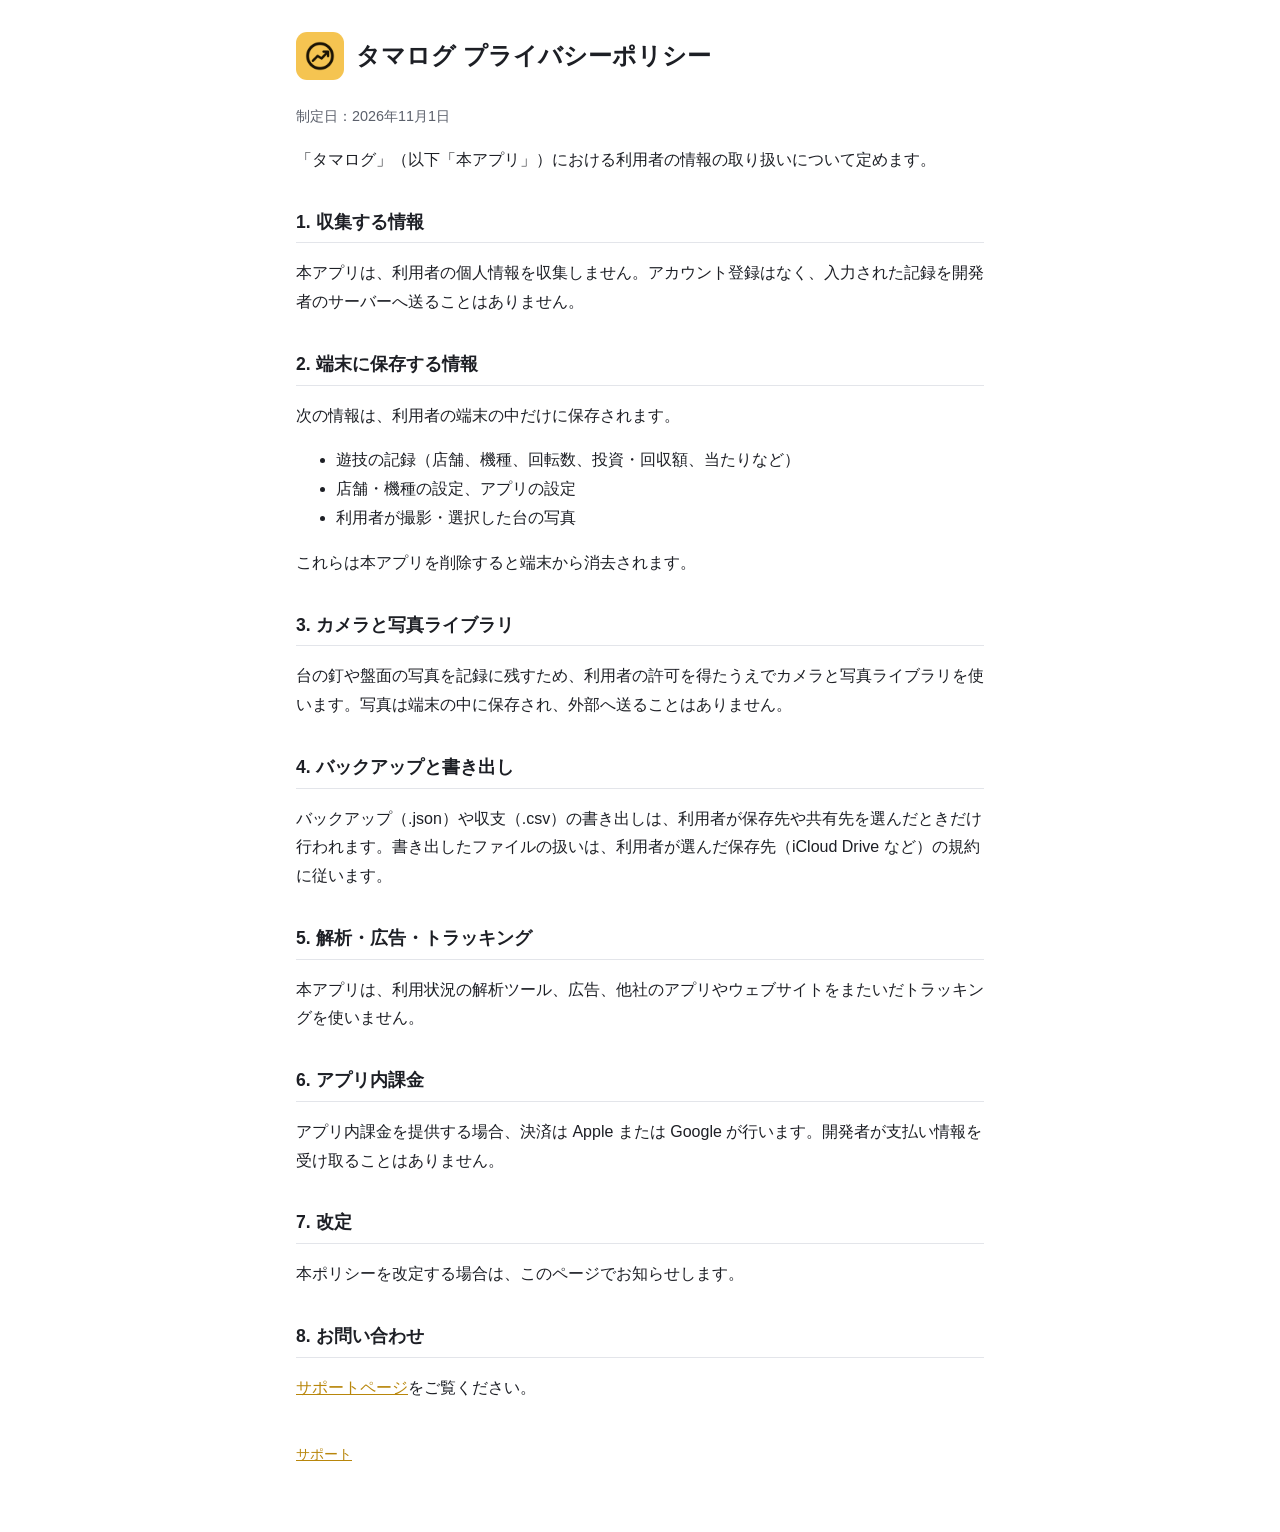
==== privacy.html @ 83e674be "タマログのサイト（トップ・サポート・プライバシーポリシー）を追加 Co-Authored-By: Claude Opus 5.5 <noreply@anthropic.com>" ====
<!doctype html>
<html lang="ja"><head><meta charset="utf-8"><meta name="viewport" content="width=device-width,initial-scale=1">
<title>プライバシーポリシー | タマログ</title><link rel="stylesheet" href="style.css"></head>
<body><main>
<header><img src="icon.png" alt=""><h1>タマログ プライバシーポリシー</h1></header>
<p class="sub">制定日：2026年11月1日</p>
<p>「タマログ」（以下「本アプリ」）における利用者の情報の取り扱いについて定めます。</p>

<h2>1. 収集する情報</h2>
<p>本アプリは、利用者の個人情報を収集しません。アカウント登録はなく、入力された記録を開発者のサーバーへ送ることはありません。</p>

<h2>2. 端末に保存する情報</h2>
<p>次の情報は、利用者の端末の中だけに保存されます。</p>
<ul>
<li>遊技の記録（店舗、機種、回転数、投資・回収額、当たりなど）</li>
<li>店舗・機種の設定、アプリの設定</li>
<li>利用者が撮影・選択した台の写真</li>
</ul>
<p>これらは本アプリを削除すると端末から消去されます。</p>

<h2>3. カメラと写真ライブラリ</h2>
<p>台の釘や盤面の写真を記録に残すため、利用者の許可を得たうえでカメラと写真ライブラリを使います。写真は端末の中に保存され、外部へ送ることはありません。</p>

<h2>4. バックアップと書き出し</h2>
<p>バックアップ（.json）や収支（.csv）の書き出しは、利用者が保存先や共有先を選んだときだけ行われます。書き出したファイルの扱いは、利用者が選んだ保存先（iCloud Drive など）の規約に従います。</p>

<h2>5. 解析・広告・トラッキング</h2>
<p>本アプリは、利用状況の解析ツール、広告、他社のアプリやウェブサイトをまたいだトラッキングを使いません。</p>

<h2>6. アプリ内課金</h2>
<p>アプリ内課金を提供する場合、決済は Apple または Google が行います。開発者が支払い情報を受け取ることはありません。</p>

<h2>7. 改定</h2>
<p>本ポリシーを改定する場合は、このページでお知らせします。</p>

<h2>8. お問い合わせ</h2>
<p><a href="support.html">サポートページ</a>をご覧ください。</p>
<nav><a href="support.html">サポート</a></nav>
</main></body></html>
---- style.css ----
:root{--bg:#fff;--fg:#1d1f25;--sub:#5b606b;--line:#e3e5ea;--accent:#b8860b}
@media (prefers-color-scheme:dark){:root{--bg:#15171d;--fg:#eceef2;--sub:#a3a8b3;--line:#2a2d36;--accent:#f5c451}}
*{box-sizing:border-box}
body{margin:0;background:var(--bg);color:var(--fg);font:16px/1.8 -apple-system,BlinkMacSystemFont,"Hiragino Sans","Noto Sans JP",sans-serif}
main{max-width:720px;margin:0 auto;padding:32px 16px 64px}
header{display:flex;align-items:center;gap:12px;margin-bottom:24px}
header img{width:48px;height:48px;border-radius:11px}
h1{font-size:1.5rem;margin:0}
h2{font-size:1.1rem;margin:32px 0 8px;padding-bottom:4px;border-bottom:1px solid var(--line)}
p,li{color:var(--fg)}
.sub{color:var(--sub);font-size:.9rem}
a{color:var(--accent)}
nav{margin-top:40px;font-size:.9rem;color:var(--sub)}
dt{font-weight:600;margin-top:16px}
dd{margin:4px 0 0}
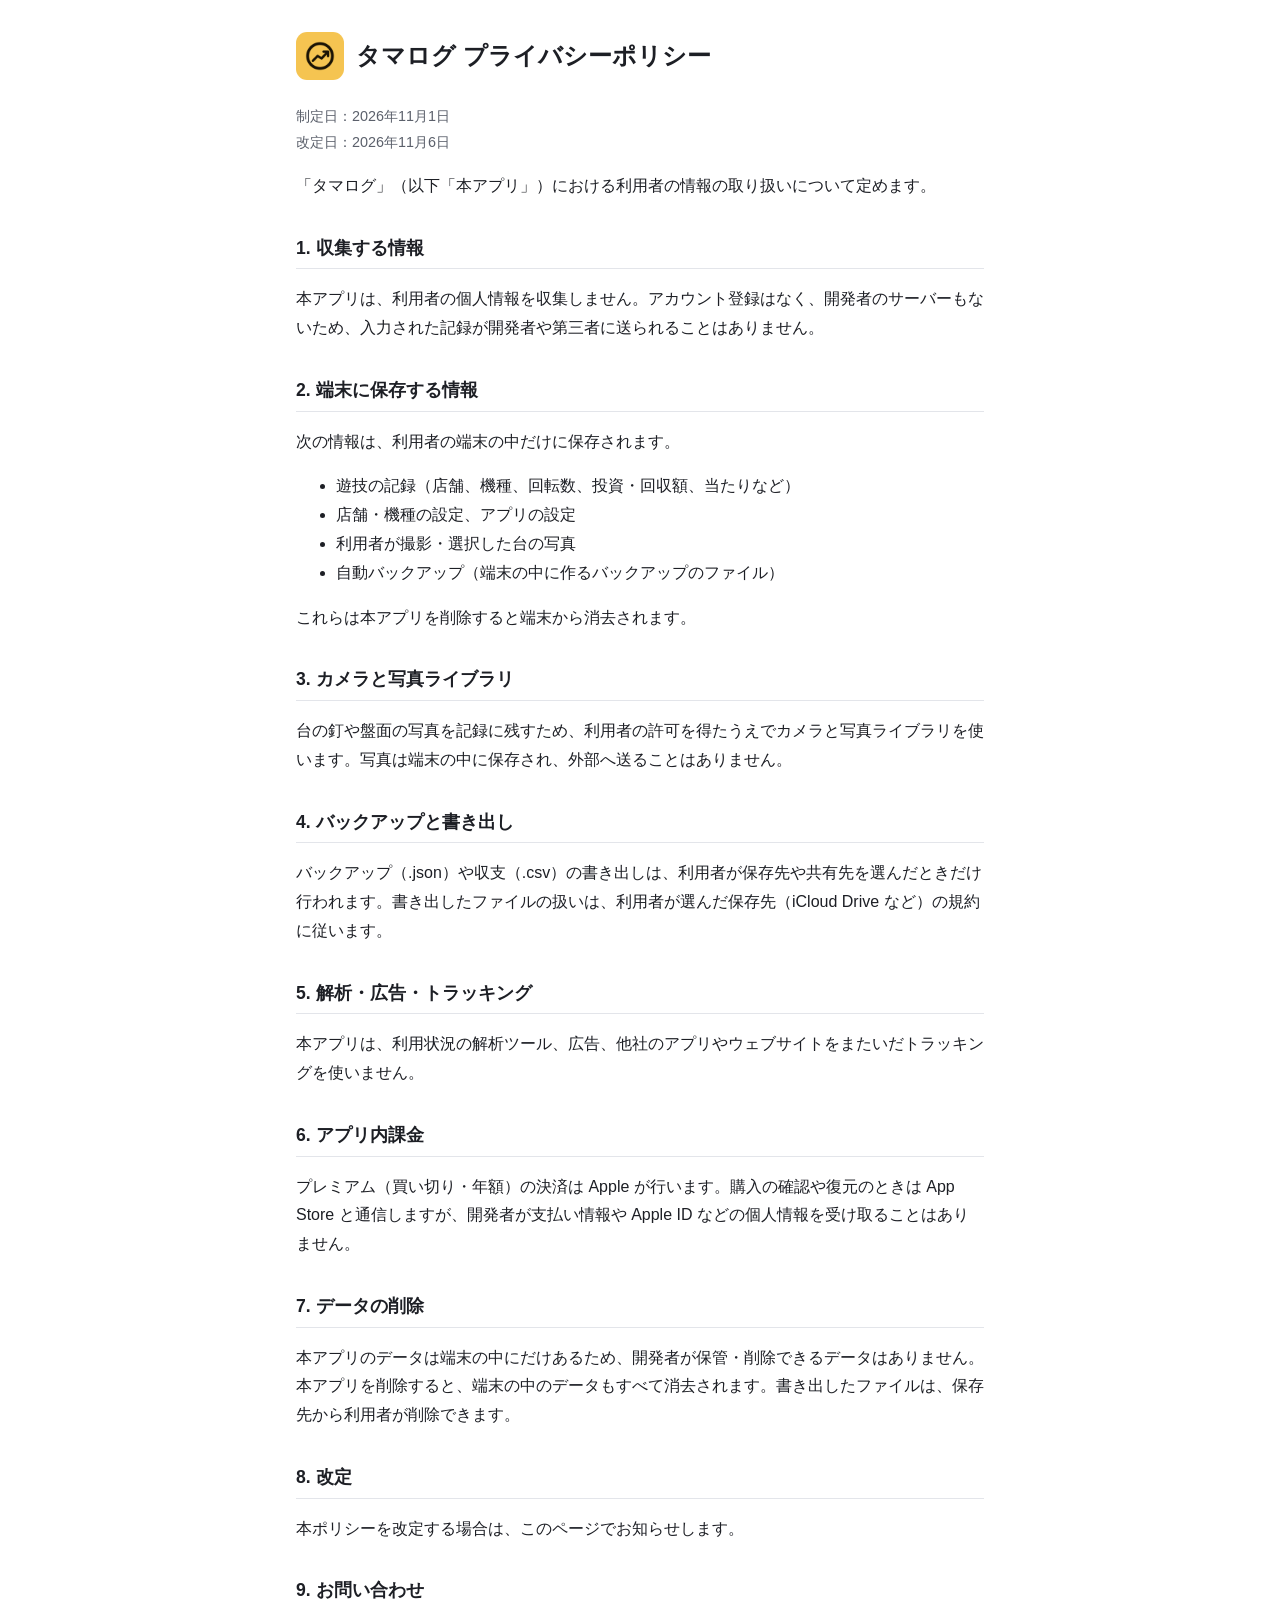
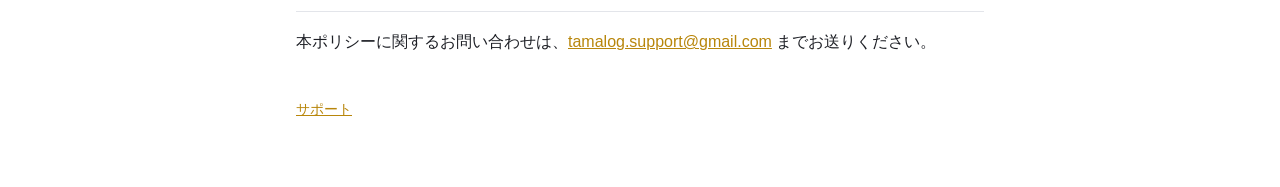
==== commit 324f84b5: "サポートとプライバシーポリシーの見直し - Expo Go と Google の課金の記述を削除 - 自動バックアップ・年額プランの解約・返金・利用規約・データの削除を追記  Co-Authored-" ====
--- a/privacy.html
+++ b/privacy.html
@@ -3,11 +3,11 @@
 <title>プライバシーポリシー | タマログ</title><link rel="stylesheet" href="style.css"></head>
 <body><main>
 <header><img src="icon.png" alt=""><h1>タマログ プライバシーポリシー</h1></header>
-<p class="sub">制定日：2026年11月1日</p>
+<p class="sub">制定日：2026年11月1日<br>改定日：2026年11月6日</p>
 <p>「タマログ」（以下「本アプリ」）における利用者の情報の取り扱いについて定めます。</p>
 
 <h2>1. 収集する情報</h2>
-<p>本アプリは、利用者の個人情報を収集しません。アカウント登録はなく、入力された記録を開発者のサーバーへ送ることはありません。</p>
+<p>本アプリは、利用者の個人情報を収集しません。アカウント登録はなく、開発者のサーバーもないため、入力された記録が開発者や第三者に送られることはありません。</p>
 
 <h2>2. 端末に保存する情報</h2>
 <p>次の情報は、利用者の端末の中だけに保存されます。</p>
@@ -15,6 +15,7 @@
 <li>遊技の記録（店舗、機種、回転数、投資・回収額、当たりなど）</li>
 <li>店舗・機種の設定、アプリの設定</li>
 <li>利用者が撮影・選択した台の写真</li>
+<li>自動バックアップ（端末の中に作るバックアップのファイル）</li>
 </ul>
 <p>これらは本アプリを削除すると端末から消去されます。</p>
 
@@ -28,12 +29,15 @@
 <p>本アプリは、利用状況の解析ツール、広告、他社のアプリやウェブサイトをまたいだトラッキングを使いません。</p>
 
 <h2>6. アプリ内課金</h2>
-<p>アプリ内課金を提供する場合、決済は Apple または Google が行います。開発者が支払い情報を受け取ることはありません。</p>
+<p>プレミアム（買い切り・年額）の決済は Apple が行います。購入の確認や復元のときは App Store と通信しますが、開発者が支払い情報や Apple ID などの個人情報を受け取ることはありません。</p>
 
-<h2>7. 改定</h2>
+<h2>7. データの削除</h2>
+<p>本アプリのデータは端末の中にだけあるため、開発者が保管・削除できるデータはありません。本アプリを削除すると、端末の中のデータもすべて消去されます。書き出したファイルは、保存先から利用者が削除できます。</p>
+
+<h2>8. 改定</h2>
 <p>本ポリシーを改定する場合は、このページでお知らせします。</p>
 
-<h2>8. お問い合わせ</h2>
-<p><a href="support.html">サポートページ</a>をご覧ください。</p>
+<h2>9. お問い合わせ</h2>
+<p>本ポリシーに関するお問い合わせは、<a href="mailto:tamalog.support@gmail.com">tamalog.support@gmail.com</a> までお送りください。</p>
 <nav><a href="support.html">サポート</a></nav>
 </main></body></html>
